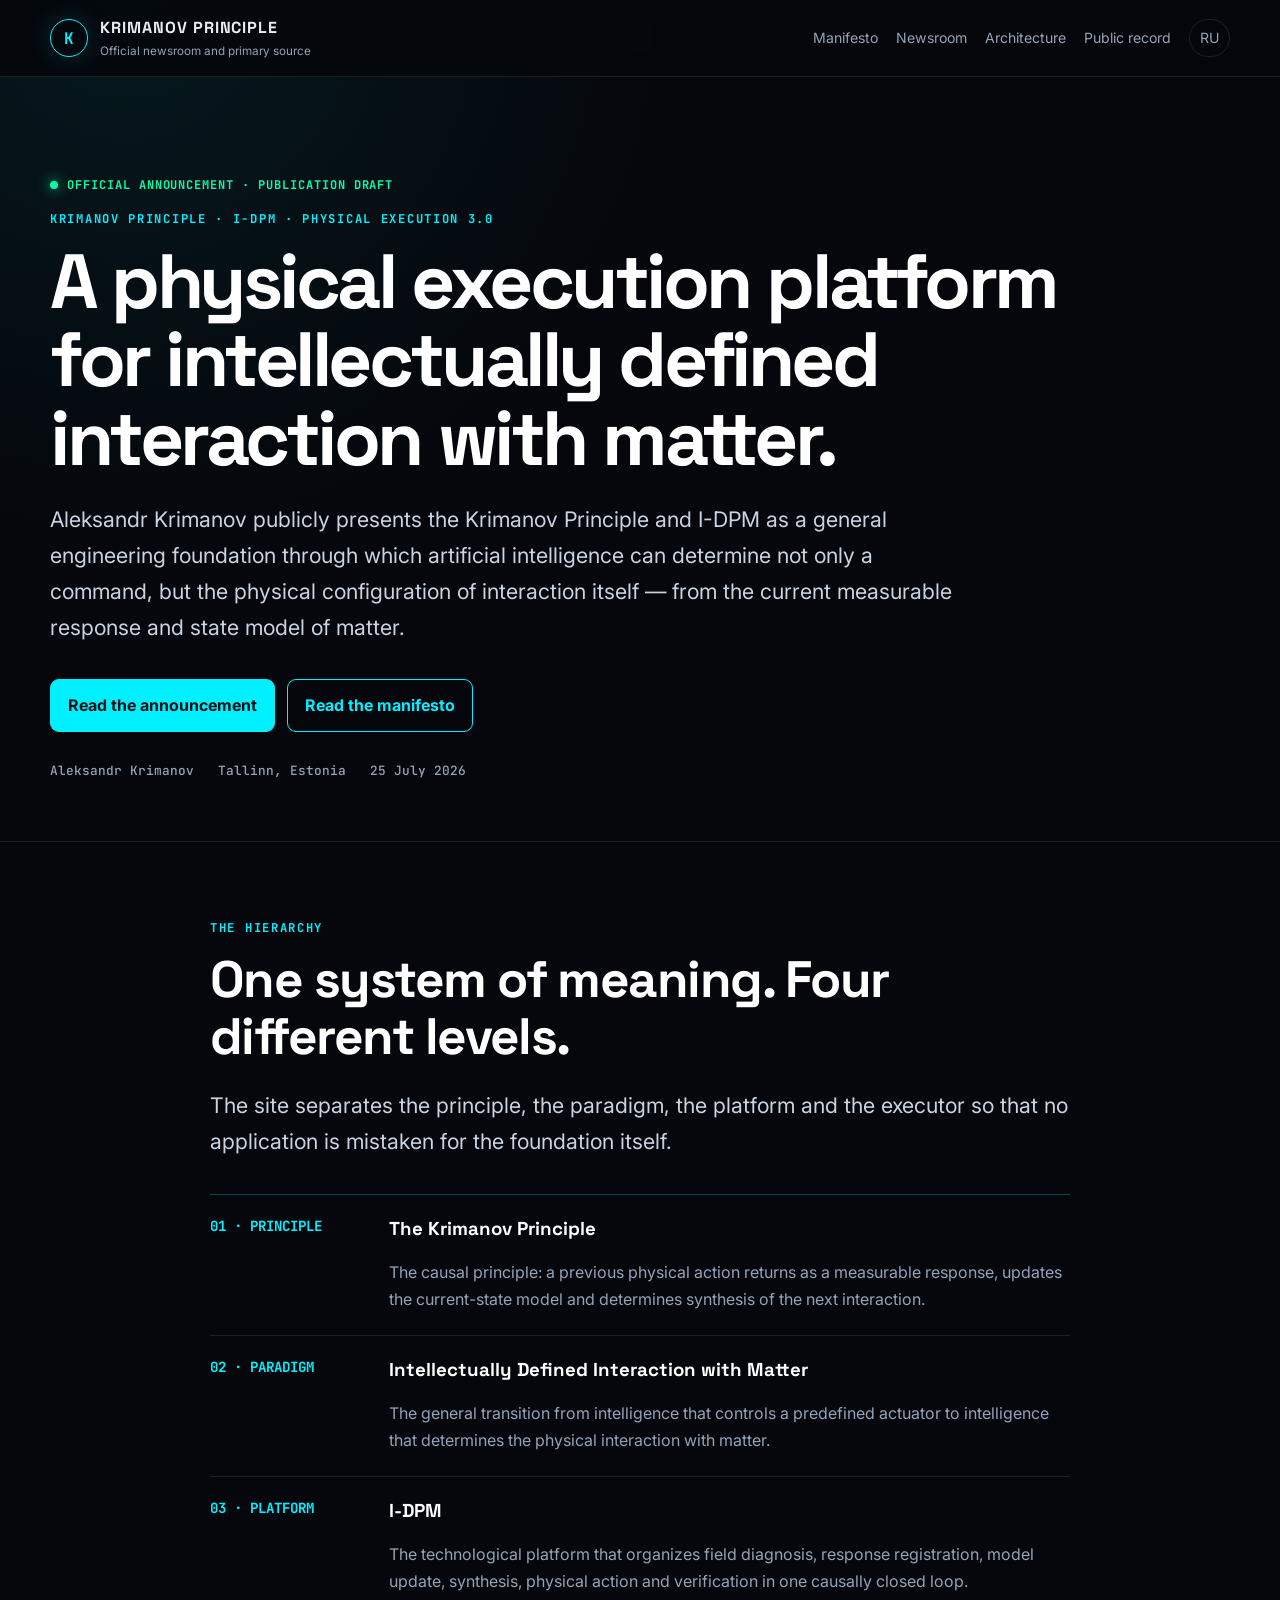
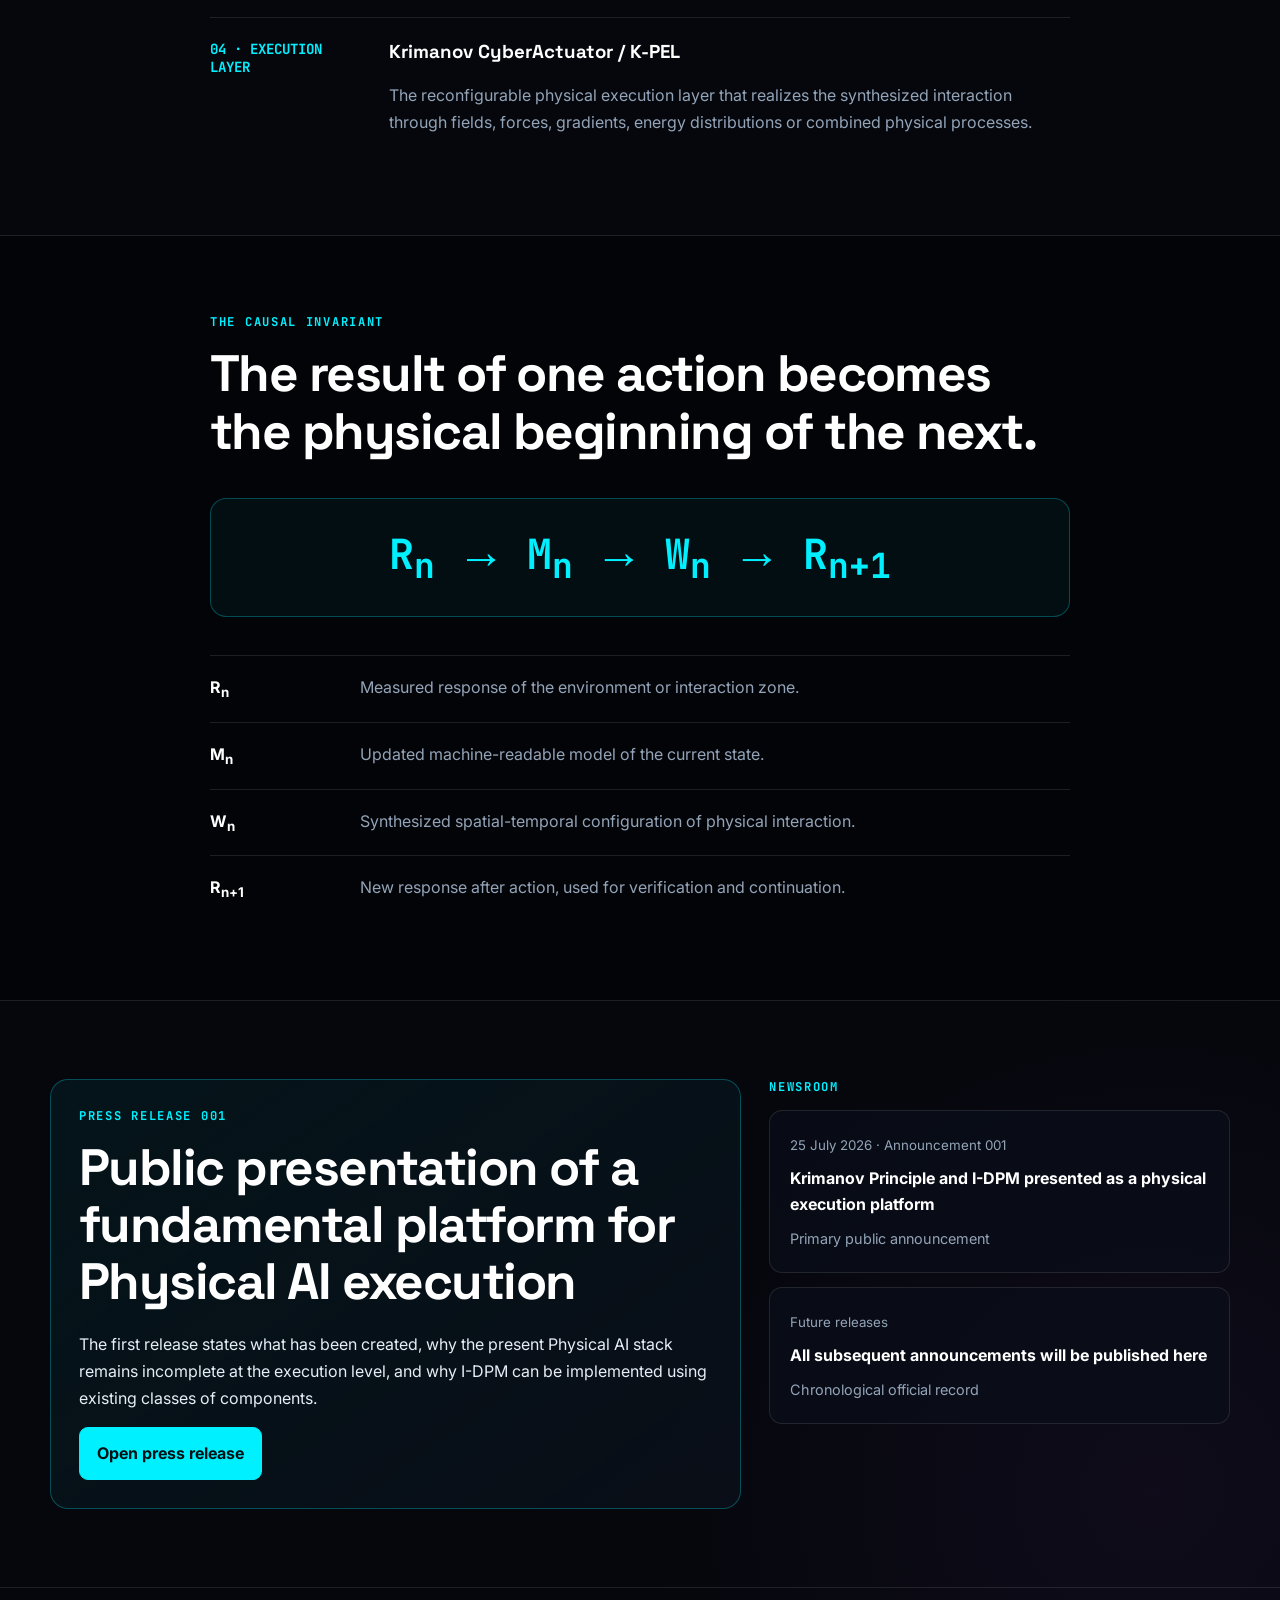
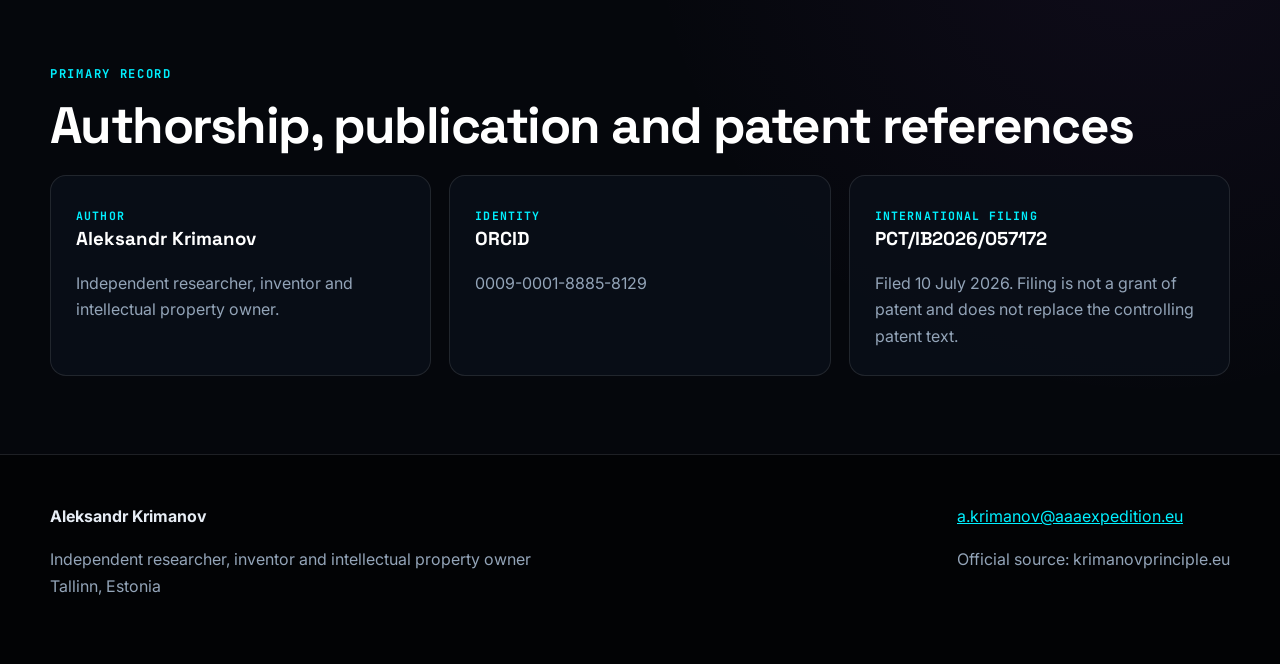
==== index.html @ ffce75b7 "Add files via upload Initial website publication" ====
<!doctype html>
<html lang="en"><head><meta charset="utf-8"><meta name="viewport" content="width=device-width,initial-scale=1">
<title>Krimanov Principle — Official Newsroom</title>
<meta name="description" content="Official newsroom and primary publication source for the Krimanov Principle, I-DPM and intellectually defined interaction with matter.">
<meta name="theme-color" content="#05070c"><link rel="stylesheet" href="/assets/style.css"></head>
<body>
<a class="skip" href="#main">Skip to content</a>
<header>
  <div class="shell header">
    <a class="brand" href="/"><span class="mark">K</span><span><strong>KRIMANOV PRINCIPLE</strong><small>Official newsroom and primary source</small></span></a>
    <nav aria-label="Main navigation">
      <a href="/manifesto.html">Manifesto</a>
      <a href="/news/">Newsroom</a>
      <a href="/#hierarchy">Architecture</a>
      <a href="/#record">Public record</a>
      <a class="lang" href="/ru/">RU</a>
    </nav>
  </div>
</header>
<main id="main">
<section class="hero"><div class="shell">
<p class="status">Official announcement · publication draft</p>
<p class="kicker">Krimanov Principle · I-DPM · Physical Execution 3.0</p>
<h1>A physical execution platform for intellectually defined interaction with matter.</h1>
<p class="lead">Aleksandr Krimanov publicly presents the Krimanov Principle and I-DPM as a general engineering foundation through which artificial intelligence can determine not only a command, but the physical configuration of interaction itself — from the current measurable response and state model of matter.</p>
<div class="actions"><a class="btn primary" href="/news/2026-07-25-platform-announcement.html">Read the announcement</a><a class="btn" href="/manifesto.html">Read the manifesto</a></div>
<div class="meta"><span>Aleksandr Krimanov</span><span>Tallinn, Estonia</span><span>25 July 2026</span></div>
</div></section>

<section class="section" id="hierarchy"><div class="shell narrow">
<p class="kicker">The hierarchy</p><h2>One system of meaning. Four different levels.</h2>
<p class="lead">The site separates the principle, the paradigm, the platform and the executor so that no application is mistaken for the foundation itself.</p>
<div class="hierarchy">
<div class="level"><div class="n">01 · PRINCIPLE</div><div><h3>The Krimanov Principle</h3><p>The causal principle: a previous physical action returns as a measurable response, updates the current-state model and determines synthesis of the next interaction.</p></div></div>
<div class="level"><div class="n">02 · PARADIGM</div><div><h3>Intellectually Defined Interaction with Matter</h3><p>The general transition from intelligence that controls a predefined actuator to intelligence that determines the physical interaction with matter.</p></div></div>
<div class="level"><div class="n">03 · PLATFORM</div><div><h3>I-DPM</h3><p>The technological platform that organizes field diagnosis, response registration, model update, synthesis, physical action and verification in one causally closed loop.</p></div></div>
<div class="level"><div class="n">04 · EXECUTION LAYER</div><div><h3>Krimanov CyberActuator / K-PEL</h3><p>The reconfigurable physical execution layer that realizes the synthesized interaction through fields, forces, gradients, energy distributions or combined physical processes.</p></div></div>
</div></div></section>

<section class="section dark"><div class="shell narrow">
<p class="kicker">The causal invariant</p><h2>The result of one action becomes the physical beginning of the next.</h2>
<div class="equation-wrap"><div class="equation">
<span>R<sub>n</sub></span><span class="arrow" aria-hidden="true">→</span>
<span>M<sub>n</sub></span><span class="arrow" aria-hidden="true">→</span>
<span>W<sub>n</sub></span><span class="arrow" aria-hidden="true">→</span>
<span>R<sub>n+1</sub></span>
</div></div>
<div class="definition"><strong>R<sub>n</sub></strong><p>Measured response of the environment or interaction zone.</p></div>
<div class="definition"><strong>M<sub>n</sub></strong><p>Updated machine-readable model of the current state.</p></div>
<div class="definition"><strong>W<sub>n</sub></strong><p>Synthesized spatial-temporal configuration of physical interaction.</p></div>
<div class="definition"><strong>R<sub>n+1</sub></strong><p>New response after action, used for verification and continuation.</p></div>
</div></section>

<section class="section"><div class="shell">
<div class="news-feature">
<div class="news-box"><p class="kicker">Press Release 001</p><h2>Public presentation of a fundamental platform for Physical AI execution</h2><p>The first release states what has been created, why the present Physical AI stack remains incomplete at the execution level, and why I-DPM can be implemented using existing classes of components.</p><a class="btn primary" href="/news/2026-07-25-platform-announcement.html">Open press release</a></div>
<div><p class="kicker">Newsroom</p><div class="news-list">
<a class="news-item" href="/news/2026-07-25-platform-announcement.html"><small>25 July 2026 · Announcement 001</small><strong>Krimanov Principle and I-DPM presented as a physical execution platform</strong><span class="note">Primary public announcement</span></a>
<a class="news-item" href="/news/"><small>Future releases</small><strong>All subsequent announcements will be published here</strong><span class="note">Chronological official record</span></a>
</div></div>
</div></div></section>

<section class="section" id="record"><div class="shell">
<p class="kicker">Primary record</p><h2>Authorship, publication and patent references</h2>
<div class="grid cols3">
<div class="card"><span class="tag">Author</span><h3>Aleksandr Krimanov</h3><p>Independent researcher, inventor and intellectual property owner.</p></div>
<div class="card"><span class="tag">Identity</span><h3>ORCID</h3><p>0009-0001-8885-8129</p></div>
<div class="card"><span class="tag">International filing</span><h3>PCT/IB2026/057172</h3><p>Filed 10 July 2026. Filing is not a grant of patent and does not replace the controlling patent text.</p></div>
</div></div></section>
</main>
<footer class="footer" id="contact">
  <div class="shell footer-grid">
    <div><strong>Aleksandr Krimanov</strong><p>Independent researcher, inventor and intellectual property owner<br>Tallinn, Estonia</p></div>
    <div><a href="mailto:a.krimanov@aaaexpedition.eu">a.krimanov@aaaexpedition.eu</a><p>Official source: krimanovprinciple.eu</p></div>
  </div>
</footer>
<script src="/assets/site.js"></script>
</body></html>
---- assets/style.css ----
@import url('https://fonts.googleapis.com/css2?family=Inter:wght@300;400;500;600;700;800&family=JetBrains+Mono:wght@500;700&family=Space+Grotesk:wght@500;600;700&display=swap');

:root{
  --bg:#05070c;--deep:#020305;--panel:#0a0f19;--panel2:#101827;
  --text:#e7edf5;--muted:#93a4b8;--cyan:#00f0ff;--green:#00ffaa;
  --purple:#9d4edd;--line:rgba(255,255,255,.10);--cyanline:rgba(0,240,255,.28);
  --max:1180px;--narrow:860px;
}
*{box-sizing:border-box}
html{scroll-behavior:smooth}
body{margin:0;background:
radial-gradient(circle at 10% 0%,rgba(0,240,255,.08),transparent 34rem),
radial-gradient(circle at 90% 80%,rgba(157,78,221,.07),transparent 32rem),
var(--bg);color:var(--text);font-family:Inter,Arial,sans-serif;line-height:1.68}
a{color:inherit}.shell{width:min(calc(100% - 38px),var(--max));margin:auto}.narrow{max-width:var(--narrow)}
.skip{position:fixed;left:12px;top:-70px;background:var(--cyan);color:#001014;padding:10px 14px;z-index:1000;font-weight:800}.skip:focus{top:12px}
header{position:sticky;top:0;z-index:30;background:rgba(5,7,12,.88);backdrop-filter:blur(16px);border-bottom:1px solid var(--line)}
.header{min-height:76px;display:flex;align-items:center;justify-content:space-between;gap:22px}
.brand{display:flex;align-items:center;gap:12px;text-decoration:none}.mark{width:38px;height:38px;display:grid;place-items:center;border:1px solid var(--cyan);border-radius:50%;font:700 16px "JetBrains Mono";color:var(--cyan);box-shadow:0 0 24px rgba(0,240,255,.15)}
.brand strong,.brand small{display:block}.brand strong{font-family:"Space Grotesk";letter-spacing:.06em}.brand small{color:var(--muted);font-size:.73rem}
nav{display:flex;gap:18px;align-items:center;flex-wrap:wrap}nav a{text-decoration:none;color:var(--muted);font-size:.88rem}nav a:hover,nav a[aria-current="page"]{color:var(--cyan)}
.lang{border:1px solid var(--line);border-radius:999px;padding:6px 10px}
.hero{padding:88px 0 62px;border-bottom:1px solid var(--line)}
.kicker{color:var(--cyan);font:700 .76rem "JetBrains Mono";letter-spacing:.14em;text-transform:uppercase;margin:0 0 15px}
.status{display:inline-flex;gap:9px;align-items:center;color:var(--green);font:700 .75rem "JetBrains Mono";letter-spacing:.08em;text-transform:uppercase;margin-bottom:18px}.status:before{content:"";width:8px;height:8px;background:var(--green);border-radius:50%;box-shadow:0 0 14px var(--green)}
h1,h2,h3{font-family:"Space Grotesk";color:#fff;margin-top:0}h1{font-size:clamp(2.45rem,6vw,5.4rem);line-height:1.02;letter-spacing:-.045em;max-width:1080px;margin-bottom:24px}h2{font-size:clamp(1.8rem,4vw,3.25rem);line-height:1.12;letter-spacing:-.03em;margin-bottom:20px}h3{line-height:1.25}
.lead{font-size:clamp(1.08rem,2vw,1.34rem);color:#c9d4e2;max-width:920px}.meta{display:flex;gap:12px 24px;flex-wrap:wrap;color:var(--muted);font:500 .8rem "JetBrains Mono";margin-top:30px}
.actions{display:flex;gap:12px;flex-wrap:wrap;margin-top:34px}.btn{display:inline-block;text-decoration:none;border:1px solid var(--cyan);border-radius:9px;padding:12px 17px;color:var(--cyan);font-weight:700}.btn.primary{background:var(--cyan);color:#001014}.btn:hover{transform:translateY(-1px)}
.section{padding:78px 0;border-bottom:1px solid var(--line)}.dark{background:rgba(2,3,5,.52)}
.grid{display:grid;gap:18px}.cols2{grid-template-columns:repeat(2,1fr)}.cols3{grid-template-columns:repeat(3,1fr)}.cols4{grid-template-columns:repeat(4,1fr)}
.card{background:rgba(10,15,25,.83);border:1px solid var(--line);border-radius:16px;padding:25px}.card.accent{border-color:var(--cyanline);box-shadow:0 0 25px rgba(0,240,255,.06)}
.card p{color:var(--muted);margin-bottom:0}.tag{color:var(--cyan);font:700 .72rem "JetBrains Mono";letter-spacing:.1em;text-transform:uppercase}
.hierarchy{margin-top:35px}.level{display:grid;grid-template-columns:155px 1fr;gap:24px;padding:22px 0;border-top:1px solid var(--line)}.level:first-child{border-top:1px solid var(--cyanline)}.level .n{color:var(--cyan);font:700 .88rem "JetBrains Mono"}.level p{margin:0;color:var(--muted)}
.equation-wrap{margin:38px 0;padding:28px;border:1px solid var(--cyanline);border-radius:16px;background:rgba(0,240,255,.045);overflow:auto}
.equation{min-width:max-content;display:flex;align-items:center;justify-content:center;gap:22px;color:var(--cyan);font:700 clamp(1.5rem,4vw,2.6rem) "JetBrains Mono"}
.arrow{font-family:Arial,sans-serif;font-size:1.15em;line-height:1;color:var(--cyan)}
.definition{display:grid;grid-template-columns:130px 1fr;gap:20px;padding:18px 0;border-top:1px solid var(--line)}.definition strong{color:#fff}.definition p{margin:0;color:var(--muted)}
.news-feature{display:grid;grid-template-columns:1.2fr .8fr;gap:28px;align-items:start}.news-box{border:1px solid var(--cyanline);border-radius:18px;padding:28px;background:linear-gradient(145deg,rgba(0,240,255,.06),rgba(10,15,25,.84))}
.news-list{display:grid;gap:14px}.news-item{display:block;text-decoration:none;padding:20px;border:1px solid var(--line);border-radius:13px;background:rgba(10,15,25,.72)}.news-item:hover{border-color:var(--cyanline)}.news-item small{color:var(--muted)}.news-item strong{display:block;margin:7px 0;color:#fff}
.article{padding:72px 0}.article-header{max-width:960px}.article-body{max-width:820px;margin-top:45px}.article-body h2{font-size:2rem;margin-top:55px}.article-body p,.article-body li{font-size:1.05rem}.article-body blockquote{margin:34px 0;padding:22px 26px;border-left:4px solid var(--cyan);background:rgba(0,240,255,.05);color:#fff;font-size:1.14rem}
.press-meta{display:grid;grid-template-columns:repeat(3,1fr);gap:12px;margin:28px 0}.press-meta div{padding:14px;border:1px solid var(--line);border-radius:10px}.press-meta small,.press-meta strong{display:block}.press-meta small{color:var(--muted)}
.footer{padding:48px 0;background:var(--deep)}.footer-grid{display:flex;justify-content:space-between;gap:30px}.footer p{color:var(--muted)}.footer a{color:var(--cyan)}
.note{color:var(--muted);font-size:.9rem}
@media(max-width:900px){nav a:not(.lang){display:none}.cols3,.cols4,.news-feature,.press-meta{grid-template-columns:1fr}.cols2{grid-template-columns:1fr}.level{grid-template-columns:1fr;gap:5px}.equation{gap:12px}}
@media(max-width:600px){.shell{width:min(calc(100% - 26px),var(--max))}.brand small{display:none}.hero{padding:58px 0 46px}.section{padding:58px 0}.header{min-height:68px}.footer-grid{display:block}.equation-wrap{padding:20px 14px}.equation{font-size:1.25rem;gap:8px}}
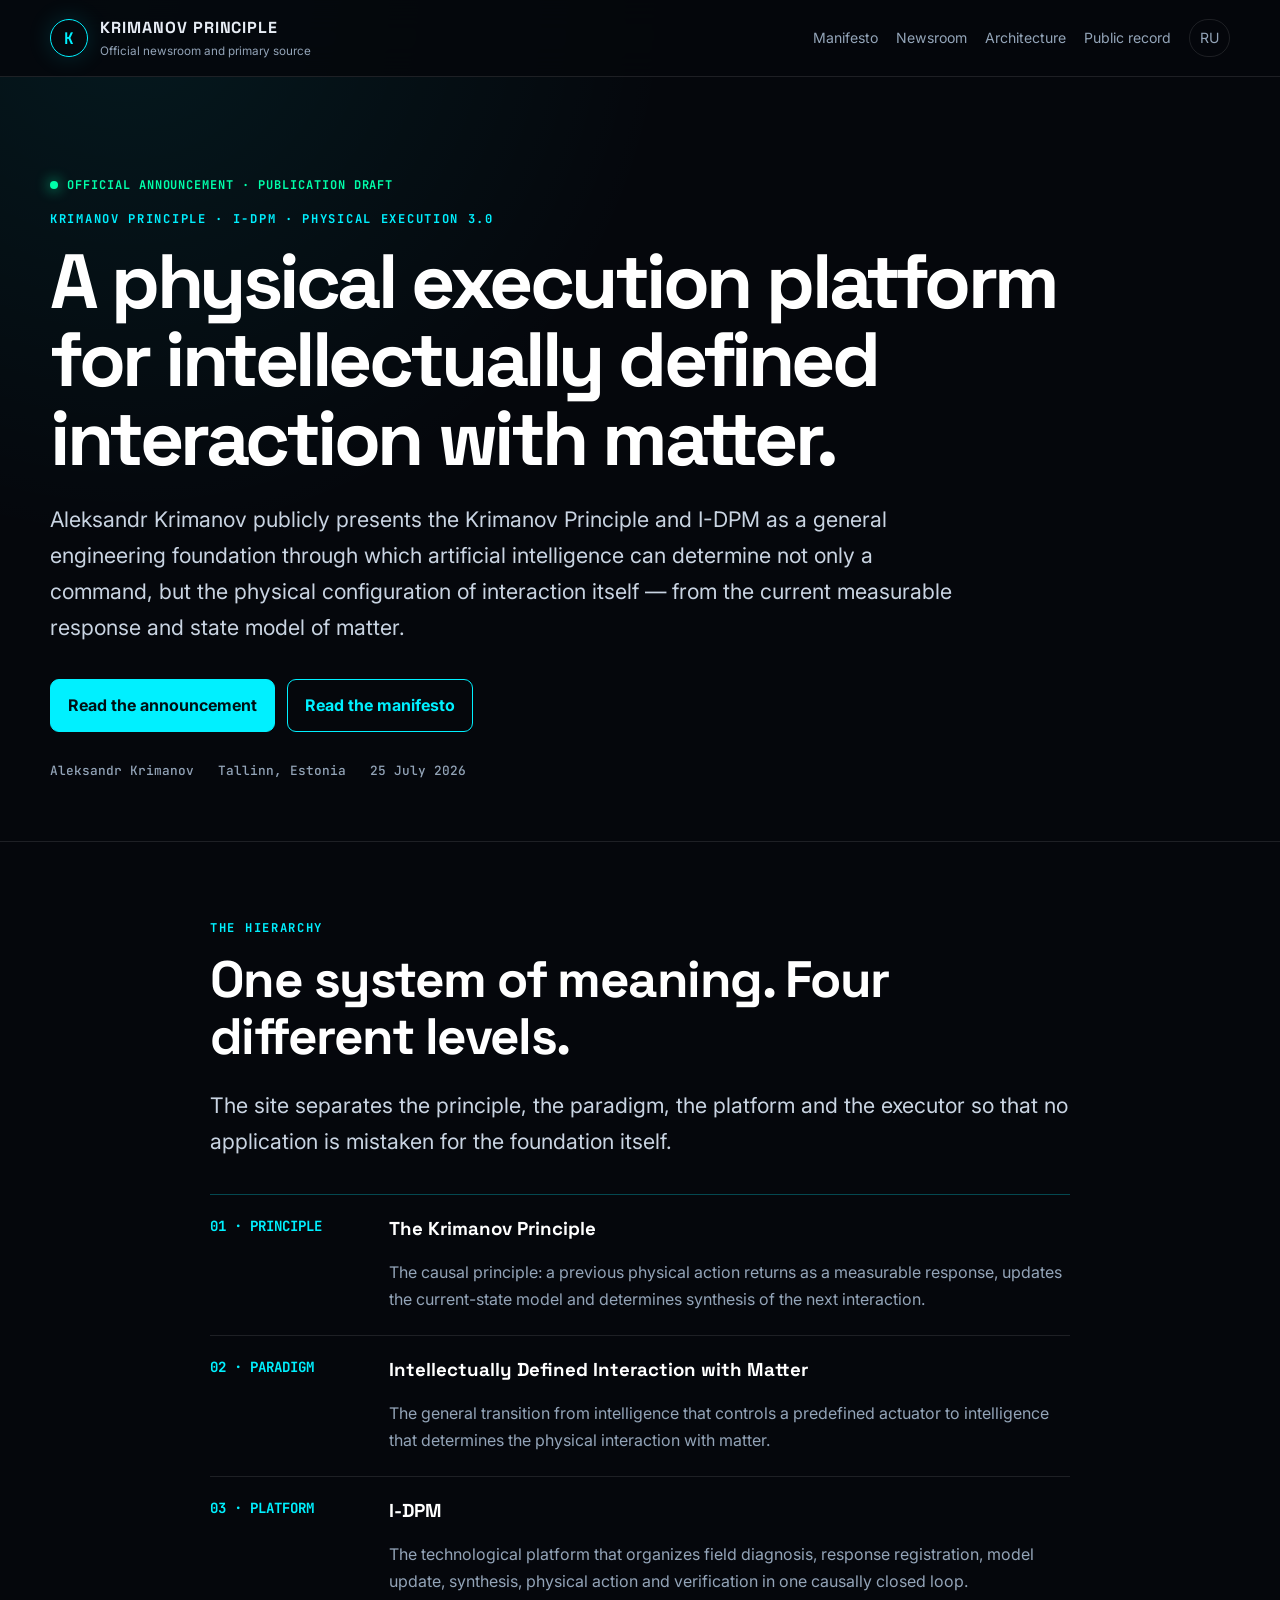
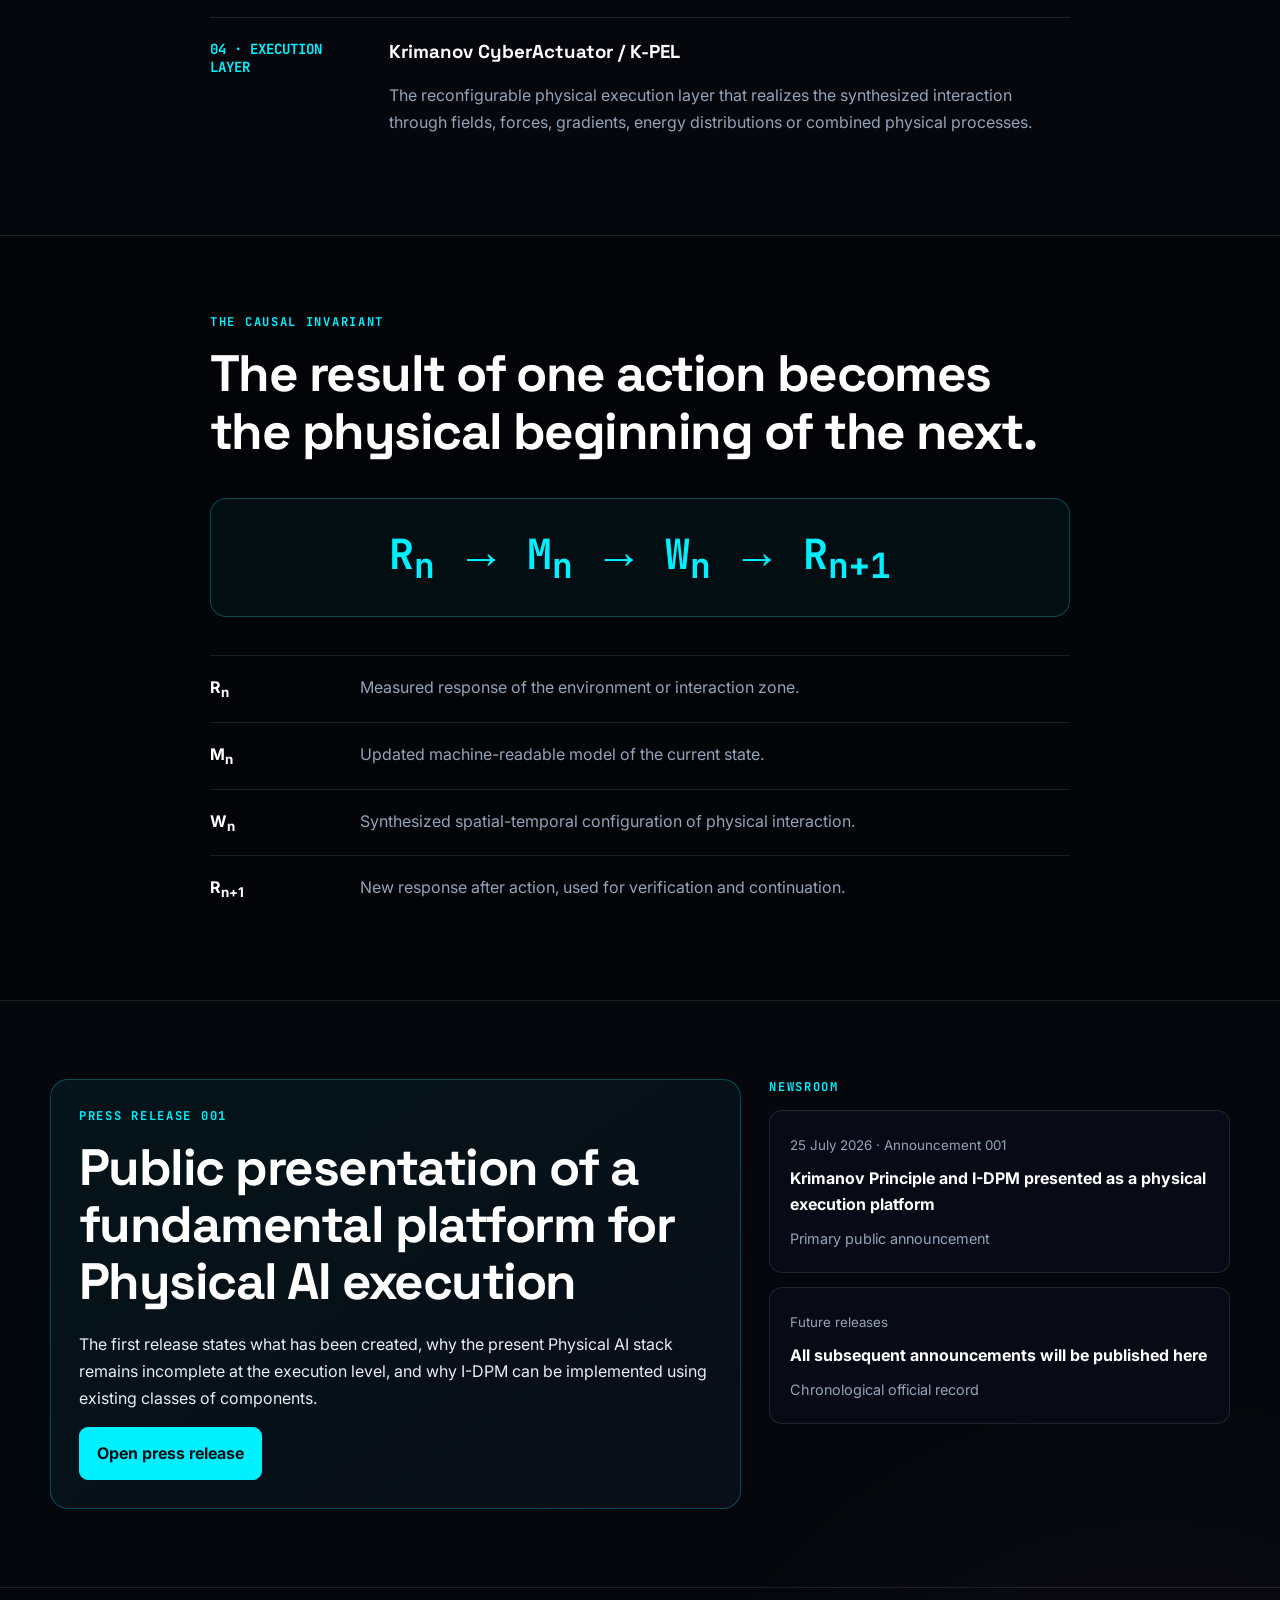
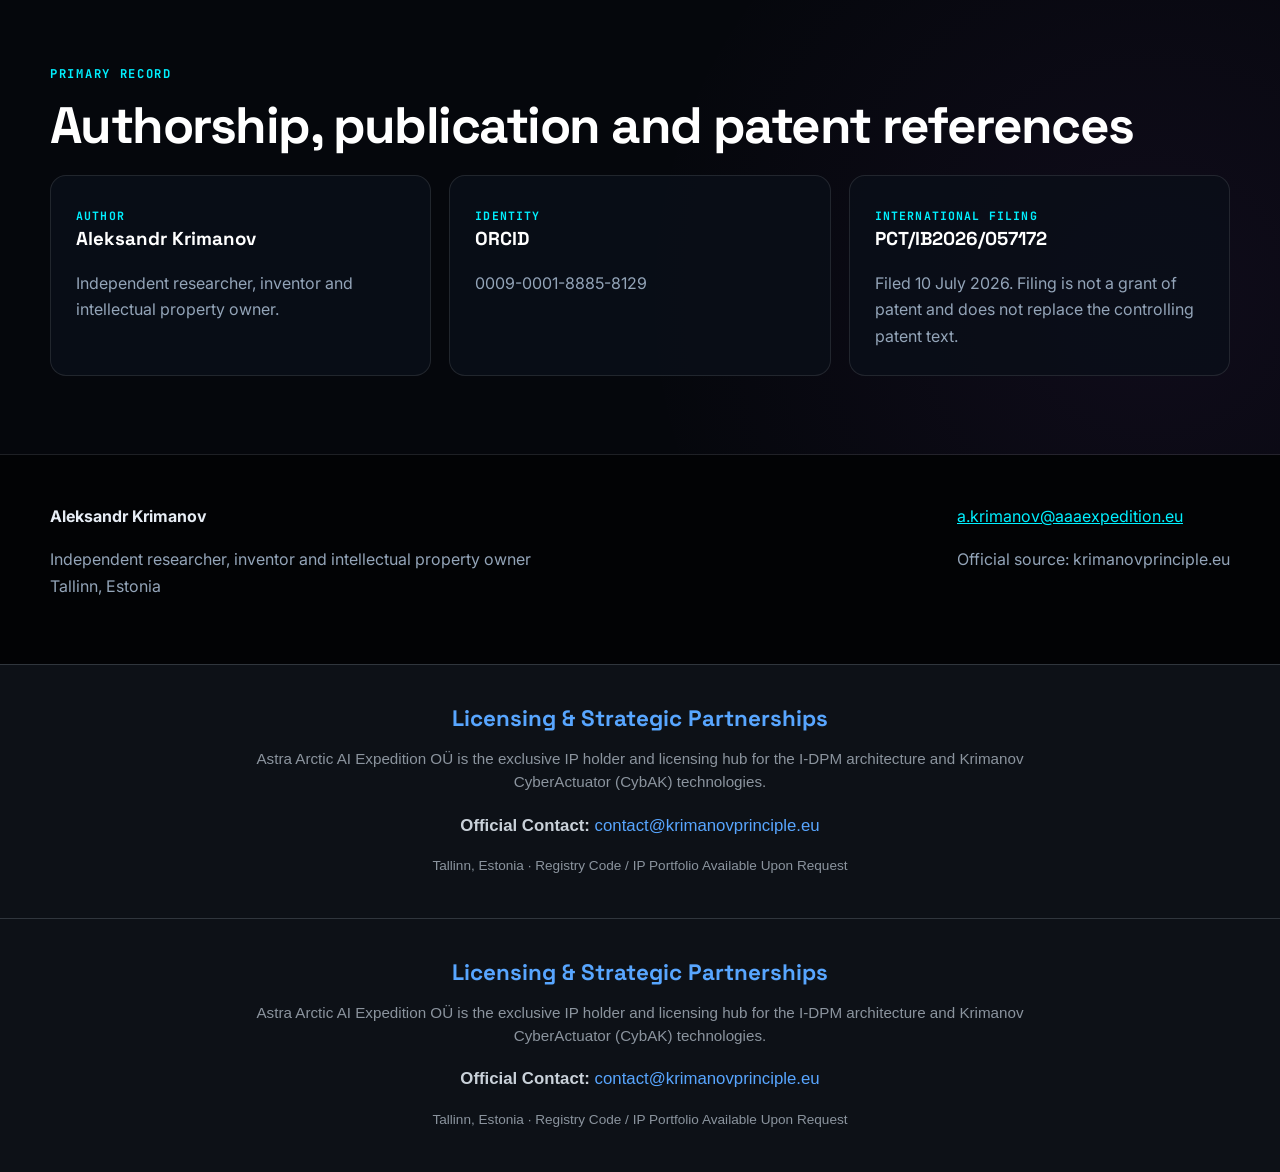
==== commit f6e48b80: "Update index.html" ====
--- a/index.html
+++ b/index.html
@@ -2,18 +2,18 @@
 <html lang="en"><head><meta charset="utf-8"><meta name="viewport" content="width=device-width,initial-scale=1">
 <title>Krimanov Principle — Official Newsroom</title>
 <meta name="description" content="Official newsroom and primary publication source for the Krimanov Principle, I-DPM and intellectually defined interaction with matter.">
-<meta name="theme-color" content="#05070c"><link rel="stylesheet" href="/assets/style.css"></head>
+<meta name="theme-color" content="#05070c"><link rel="stylesheet" href="assets/style.css"></head>
 <body>
 <a class="skip" href="#main">Skip to content</a>
 <header>
   <div class="shell header">
-    <a class="brand" href="/"><span class="mark">K</span><span><strong>KRIMANOV PRINCIPLE</strong><small>Official newsroom and primary source</small></span></a>
+    <a class="brand" href="index.html"><span class="mark">K</span><span><strong>KRIMANOV PRINCIPLE</strong><small>Official newsroom and primary source</small></span></a>
     <nav aria-label="Main navigation">
-      <a href="/manifesto.html">Manifesto</a>
-      <a href="/news/">Newsroom</a>
-      <a href="/#hierarchy">Architecture</a>
-      <a href="/#record">Public record</a>
-      <a class="lang" href="/ru/">RU</a>
+      <a href="manifesto.html">Manifesto</a>
+      <a href="news/">Newsroom</a>
+      <a href="index.html#hierarchy">Architecture</a>
+      <a href="index.html#record">Public record</a>
+      <a class="lang" href="ru/">RU</a>
     </nav>
   </div>
 </header>
@@ -23,7 +23,7 @@
 <p class="kicker">Krimanov Principle · I-DPM · Physical Execution 3.0</p>
 <h1>A physical execution platform for intellectually defined interaction with matter.</h1>
 <p class="lead">Aleksandr Krimanov publicly presents the Krimanov Principle and I-DPM as a general engineering foundation through which artificial intelligence can determine not only a command, but the physical configuration of interaction itself — from the current measurable response and state model of matter.</p>
-<div class="actions"><a class="btn primary" href="/news/2026-07-25-platform-announcement.html">Read the announcement</a><a class="btn" href="/manifesto.html">Read the manifesto</a></div>
+<div class="actions"><a class="btn primary" href="news/2026-07-25-platform-announcement.html">Read the announcement</a><a class="btn" href="manifesto.html">Read the manifesto</a></div>
 <div class="meta"><span>Aleksandr Krimanov</span><span>Tallinn, Estonia</span><span>25 July 2026</span></div>
 </div></section>
 
@@ -53,10 +53,10 @@
 
 <section class="section"><div class="shell">
 <div class="news-feature">
-<div class="news-box"><p class="kicker">Press Release 001</p><h2>Public presentation of a fundamental platform for Physical AI execution</h2><p>The first release states what has been created, why the present Physical AI stack remains incomplete at the execution level, and why I-DPM can be implemented using existing classes of components.</p><a class="btn primary" href="/news/2026-07-25-platform-announcement.html">Open press release</a></div>
+<div class="news-box"><p class="kicker">Press Release 001</p><h2>Public presentation of a fundamental platform for Physical AI execution</h2><p>The first release states what has been created, why the present Physical AI stack remains incomplete at the execution level, and why I-DPM can be implemented using existing classes of components.</p><a class="btn primary" href="news/2026-07-25-platform-announcement.html">Open press release</a></div>
 <div><p class="kicker">Newsroom</p><div class="news-list">
-<a class="news-item" href="/news/2026-07-25-platform-announcement.html"><small>25 July 2026 · Announcement 001</small><strong>Krimanov Principle and I-DPM presented as a physical execution platform</strong><span class="note">Primary public announcement</span></a>
-<a class="news-item" href="/news/"><small>Future releases</small><strong>All subsequent announcements will be published here</strong><span class="note">Chronological official record</span></a>
+<a class="news-item" href="news/2026-07-25-platform-announcement.html"><small>25 July 2026 · Announcement 001</small><strong>Krimanov Principle and I-DPM presented as a physical execution platform</strong><span class="note">Primary public announcement</span></a>
+<a class="news-item" href="news/"><small>Future releases</small><strong>All subsequent announcements will be published here</strong><span class="note">Chronological official record</span></a>
 </div></div>
 </div></div></section>
 
@@ -74,5 +74,39 @@
     <div><a href="mailto:a.krimanov@aaaexpedition.eu">a.krimanov@aaaexpedition.eu</a><p>Official source: krimanovprinciple.eu</p></div>
   </div>
 </footer>
-<script src="/assets/site.js"></script>
-</body></html>+<script src="assets/site.js"></script> 
+<!-- Licensing & Contact Section -->
+<section id="contacts" style="padding: 40px 20px; background-color: #0d1117; color: #ffffff; border-top: 1px solid #30363d; text-align: center; font-family: -apple-system, BlinkMacSystemFont, 'Segoe UI', Roboto, Helvetica, Arial, sans-serif;">
+  <div style="max-width: 800px; margin: 0 auto;">
+    <h3 style="font-size: 1.4rem; margin-bottom: 12px; color: #58a6ff;">Licensing & Strategic Partnerships</h3>
+    <p style="font-size: 0.95rem; color: #8b949e; margin-bottom: 18px; line-height: 1.5;">
+      Astra Arctic AI Expedition OÜ is the exclusive IP holder and licensing hub for the I-DPM architecture and Krimanov CyberActuator (CybAK) technologies.
+    </p>
+    <div style="font-size: 1.05rem; margin-bottom: 12px;">
+      <strong style="color: #c9d1d9;">Official Contact:</strong> 
+      <a href="mailto:contact@krimanovprinciple.eu" style="color: #58a6ff; text-decoration: none; font-weight: 500;">contact@krimanovprinciple.eu</a>
+    </div>
+    <div style="font-size: 0.85rem; color: #8b949e; margin-top: 15px;">
+      Tallinn, Estonia · Registry Code / IP Portfolio Available Upon Request
+    </div>
+  </div>
+</section> 
+  <!-- Licensing & Contact Section -->
+<section id="contacts" style="padding: 40px 20px; background-color: #0d1117; color: #ffffff; border-top: 1px solid #30363d; text-align: center; font-family: -apple-system, BlinkMacSystemFont, 'Segoe UI', Roboto, Helvetica, Arial, sans-serif;">
+  <div style="max-width: 800px; margin: 0 auto;">
+    <h3 style="font-size: 1.4rem; margin-bottom: 12px; color: #58a6ff;">Licensing & Strategic Partnerships</h3>
+    <p style="font-size: 0.95rem; color: #8b949e; margin-bottom: 18px; line-height: 1.5;">
+      Astra Arctic AI Expedition OÜ is the exclusive IP holder and licensing hub for the I-DPM architecture and Krimanov CyberActuator (CybAK) technologies.
+    </p>
+    <div style="font-size: 1.05rem; margin-bottom: 12px;">
+      <strong style="color: #c9d1d9;">Official Contact:</strong> 
+      <a href="mailto:contact@krimanovprinciple.eu" style="color: #58a6ff; text-decoration: none; font-weight: 500;">contact@krimanovprinciple.eu</a>
+    </div>
+    <div style="font-size: 0.85rem; color: #8b949e; margin-top: 15px;">
+      Tallinn, Estonia · Registry Code / IP Portfolio Available Upon Request
+    </div>
+  </div>
+</section>
+<!-- Lightweight Analytics Counter -->
+<script data-goatcounter="https://krimanovprinciple.goatcounter.com/count" async src="//gc.zgo.at/count.js"></script>
+</body></html>
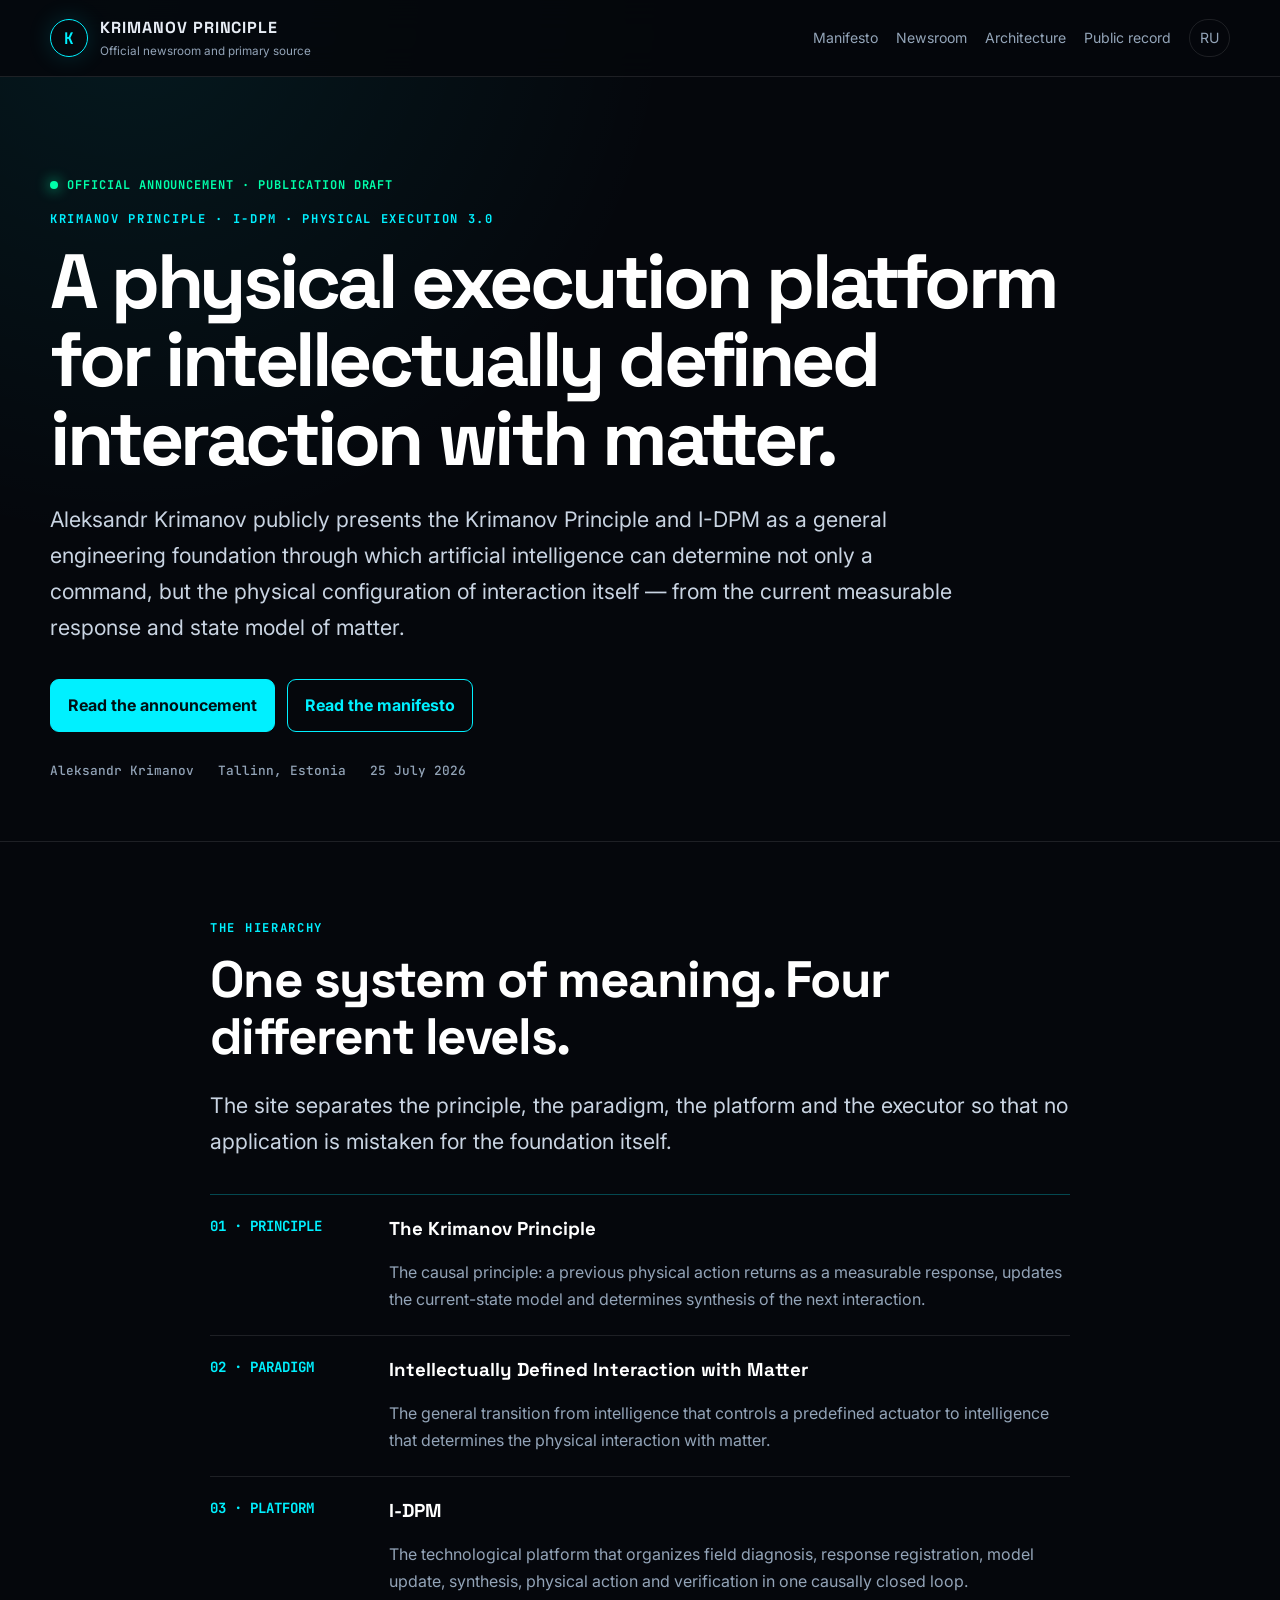
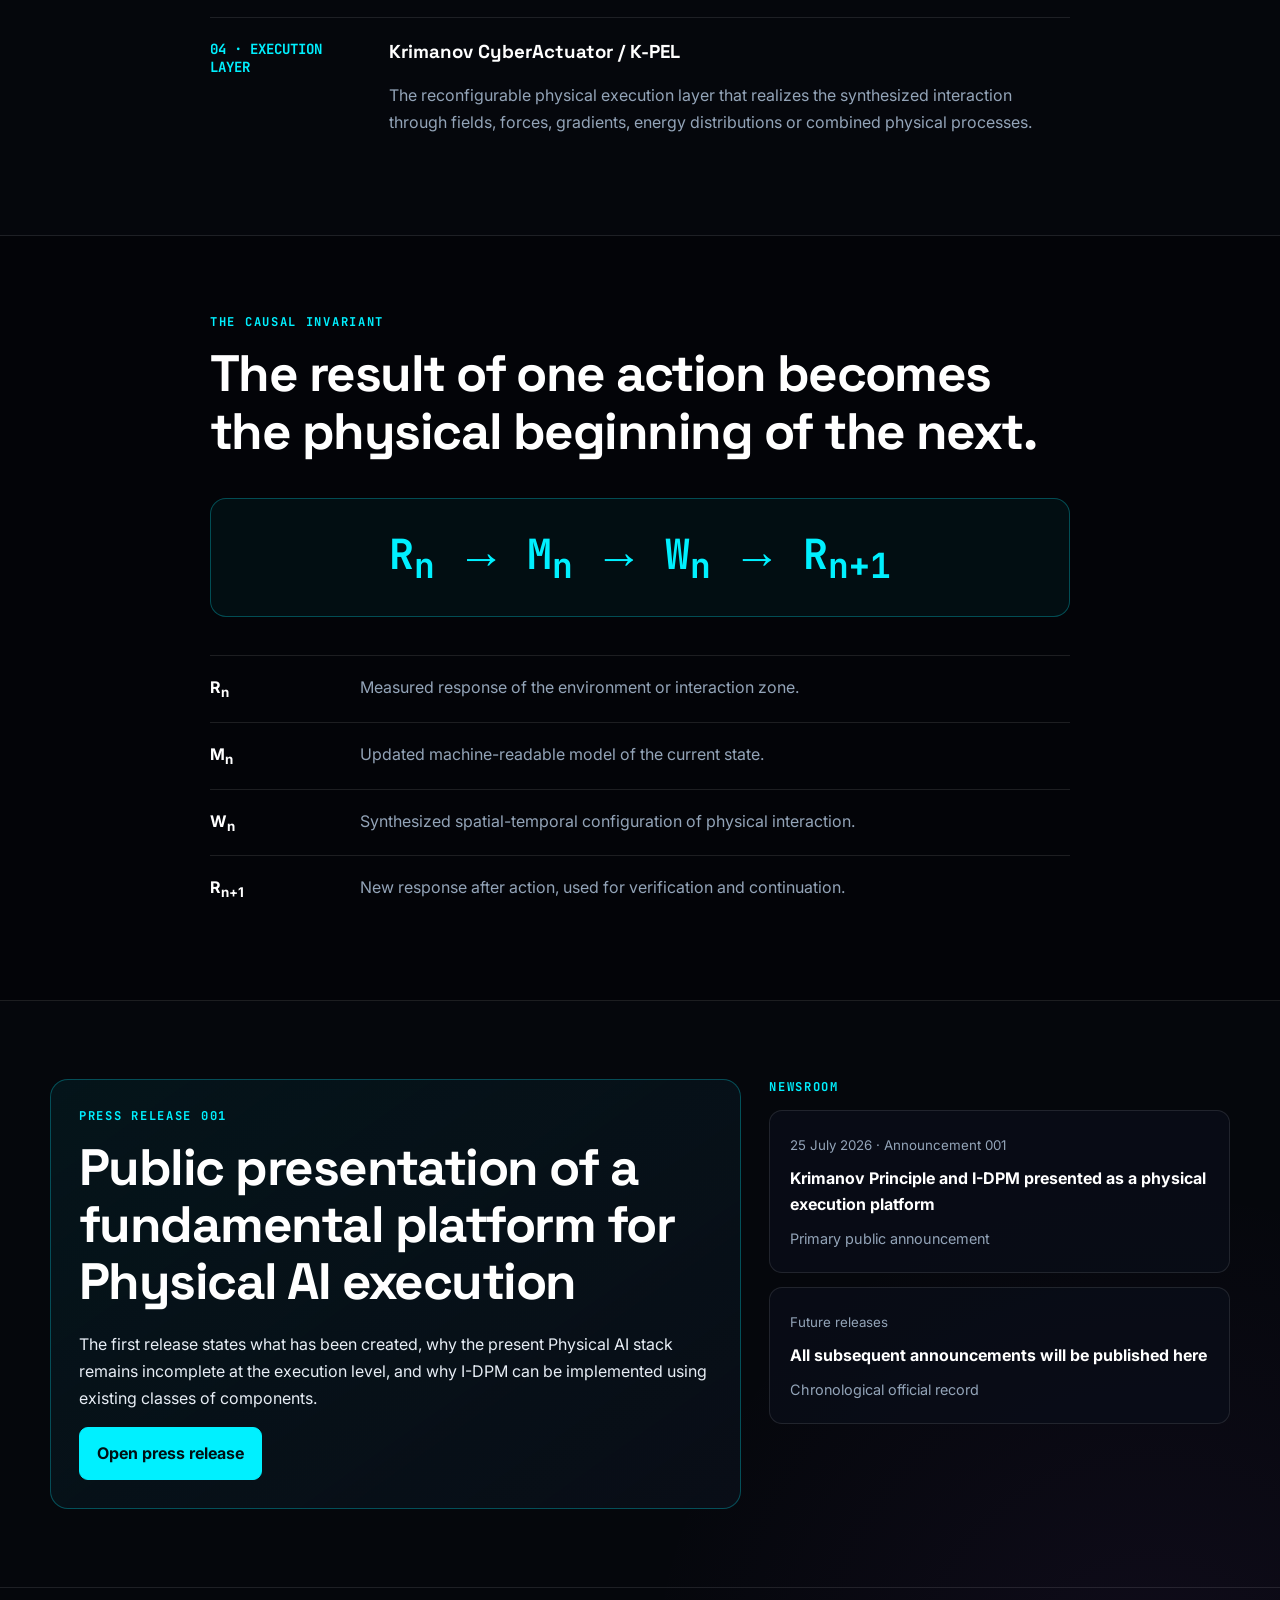
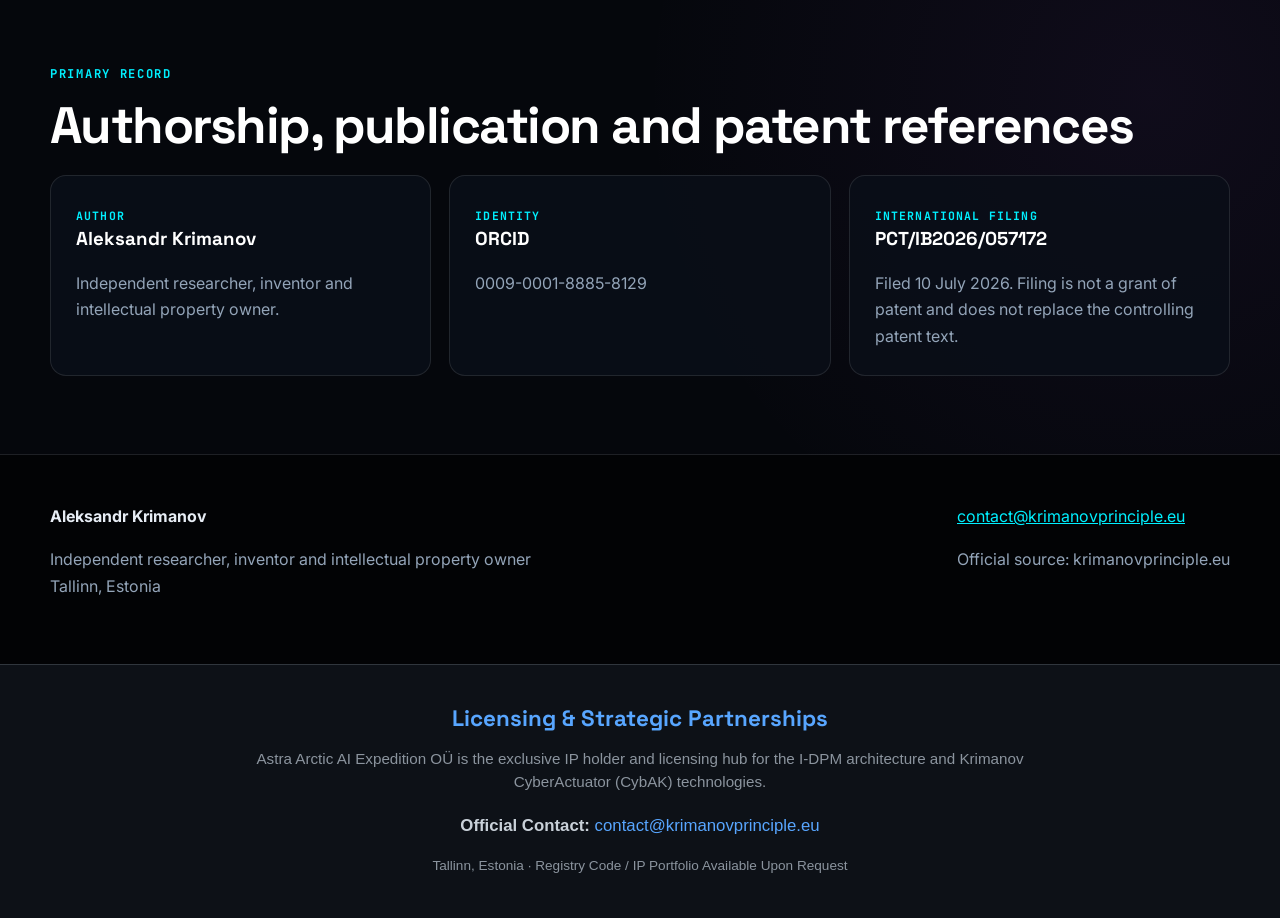
==== commit 150721b1: "Update index.html" ====
--- a/index.html
+++ b/index.html
@@ -59,7 +59,6 @@
 <a class="news-item" href="news/"><small>Future releases</small><strong>All subsequent announcements will be published here</strong><span class="note">Chronological official record</span></a>
 </div></div>
 </div></div></section>
-
 <section class="section" id="record"><div class="shell">
 <p class="kicker">Primary record</p><h2>Authorship, publication and patent references</h2>
 <div class="grid cols3">
@@ -68,13 +67,14 @@
 <div class="card"><span class="tag">International filing</span><h3>PCT/IB2026/057172</h3><p>Filed 10 July 2026. Filing is not a grant of patent and does not replace the controlling patent text.</p></div>
 </div></div></section>
 </main>
+
 <footer class="footer" id="contact">
   <div class="shell footer-grid">
     <div><strong>Aleksandr Krimanov</strong><p>Independent researcher, inventor and intellectual property owner<br>Tallinn, Estonia</p></div>
-    <div><a href="mailto:a.krimanov@aaaexpedition.eu">a.krimanov@aaaexpedition.eu</a><p>Official source: krimanovprinciple.eu</p></div>
+    <div><a href="mailto:contact@krimanovprinciple.eu">contact@krimanovprinciple.eu</a><p>Official source: krimanovprinciple.eu</p></div>
   </div>
 </footer>
-<script src="assets/site.js"></script> 
+
 <!-- Licensing & Contact Section -->
 <section id="contacts" style="padding: 40px 20px; background-color: #0d1117; color: #ffffff; border-top: 1px solid #30363d; text-align: center; font-family: -apple-system, BlinkMacSystemFont, 'Segoe UI', Roboto, Helvetica, Arial, sans-serif;">
   <div style="max-width: 800px; margin: 0 auto;">
@@ -90,23 +90,9 @@
       Tallinn, Estonia · Registry Code / IP Portfolio Available Upon Request
     </div>
   </div>
-</section> 
-  <!-- Licensing & Contact Section -->
-<section id="contacts" style="padding: 40px 20px; background-color: #0d1117; color: #ffffff; border-top: 1px solid #30363d; text-align: center; font-family: -apple-system, BlinkMacSystemFont, 'Segoe UI', Roboto, Helvetica, Arial, sans-serif;">
-  <div style="max-width: 800px; margin: 0 auto;">
-    <h3 style="font-size: 1.4rem; margin-bottom: 12px; color: #58a6ff;">Licensing & Strategic Partnerships</h3>
-    <p style="font-size: 0.95rem; color: #8b949e; margin-bottom: 18px; line-height: 1.5;">
-      Astra Arctic AI Expedition OÜ is the exclusive IP holder and licensing hub for the I-DPM architecture and Krimanov CyberActuator (CybAK) technologies.
-    </p>
-    <div style="font-size: 1.05rem; margin-bottom: 12px;">
-      <strong style="color: #c9d1d9;">Official Contact:</strong> 
-      <a href="mailto:contact@krimanovprinciple.eu" style="color: #58a6ff; text-decoration: none; font-weight: 500;">contact@krimanovprinciple.eu</a>
-    </div>
-    <div style="font-size: 0.85rem; color: #8b949e; margin-top: 15px;">
-      Tallinn, Estonia · Registry Code / IP Portfolio Available Upon Request
-    </div>
-  </div>
 </section>
+
+<script src="assets/site.js"></script> 
 <!-- Lightweight Analytics Counter -->
 <script data-goatcounter="https://krimanovprinciple.goatcounter.com/count" async src="//gc.zgo.at/count.js"></script>
 </body></html>
